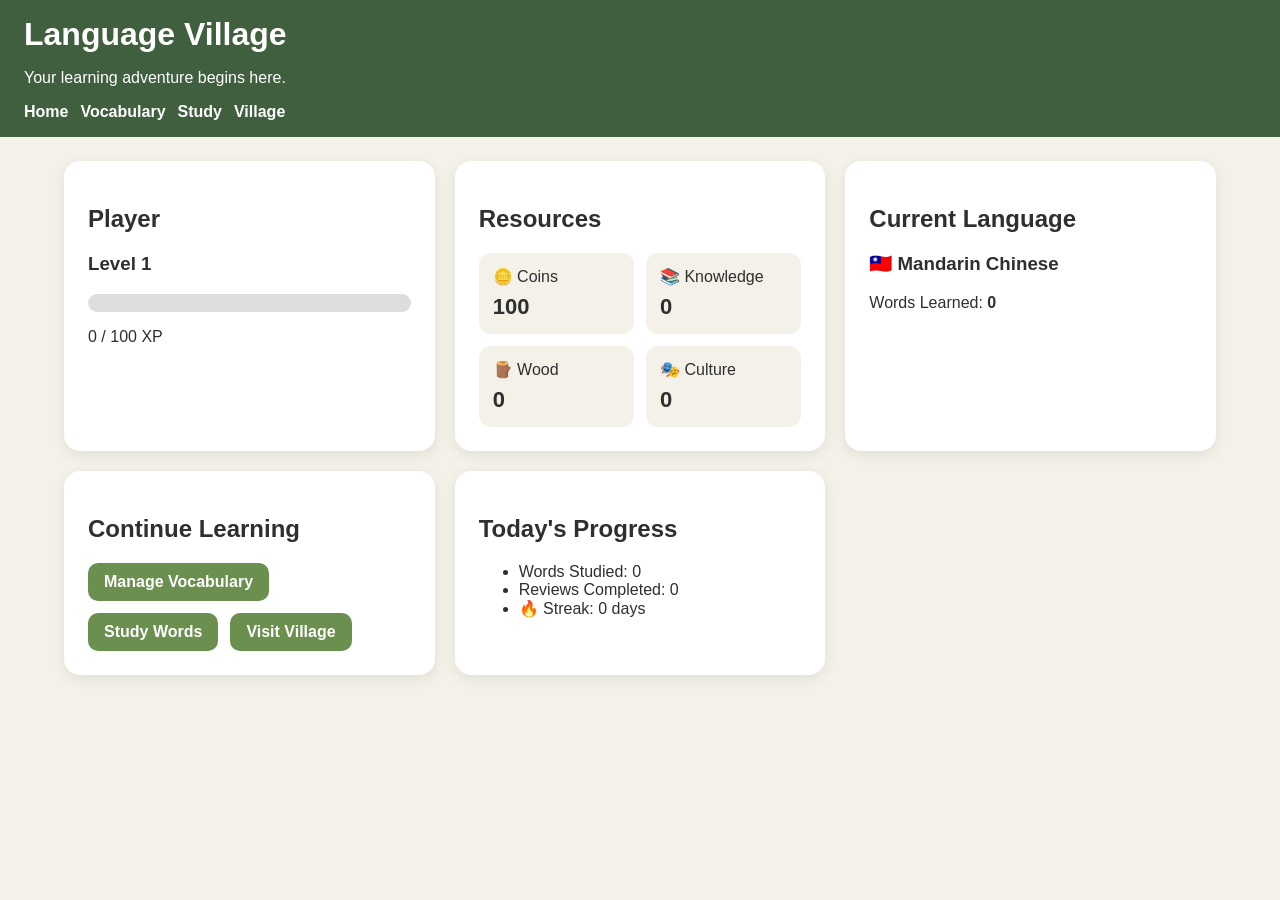
==== index.html @ a3944b14 "first phase of Language Town" ====
<!doctype html>
<html lang="en">
  <head>
    <meta charset="UTF-8" />
    <meta name="viewport" content="width=device-width, initial-scale=1.0" />

    <title>Language Village</title>

    <link rel="stylesheet" href="css/styles.css" />
  </head>

  <body>
    <header class="top-bar">
      <div>
        <h1>Language Village</h1>

        <p>Your learning adventure begins here.</p>
      </div>

      <nav>
        <a href="index.html">Home</a>
        <a href="vocab.html">Vocabulary</a>
        <a href="study.html">Study</a>
        <a href="village.html">Village</a>
      </nav>
    </header>

    <main class="dashboard">
      <!-- PLAYER CARD -->

      <section class="card player-card">
        <h2>Player</h2>

        <div class="level-box">
          <h3>
            Level
            <span id="player-level">1</span>
          </h3>

          <div class="xp-bar">
            <div class="xp-fill" id="xp-fill"></div>
          </div>

          <p>
            <span id="xp-count">0</span>
            / 100 XP
          </p>
        </div>
      </section>

      <!-- RESOURCE CARD -->

      <section class="card">
        <h2>Resources</h2>

        <div class="resources">
          <div>
            🪙 Coins
            <strong id="coins">100</strong>
          </div>

          <div>
            📚 Knowledge
            <strong id="knowledge">0</strong>
          </div>

          <div>
            🪵 Wood
            <strong id="wood">0</strong>
          </div>

          <div>
            🎭 Culture
            <strong id="culture">0</strong>
          </div>
        </div>
      </section>

      <!-- LANGUAGE CARD -->

      <section class="card">
        <h2>Current Language</h2>

        <h3>🇹🇼 Mandarin Chinese</h3>

        <p>
          Words Learned:
          <strong id="words-learned"> 0 </strong>
        </p>
      </section>

      <!-- ACTIONS CARD -->

      <section class="card">
        <h2>Continue Learning</h2>

        <div class="button-row">
          <a class="button" href="vocab.html"> Manage Vocabulary </a>

          <a class="button" href="study.html"> Study Words </a>

          <a class="button" href="village.html"> Visit Village </a>
        </div>
      </section>

      <!-- DAILY CARD -->

      <section class="card">
        <h2>Today's Progress</h2>

        <ul>
          <li>
            Words Studied:
            <span id="studied-today"> 0 </span>
          </li>

          <li>
            Reviews Completed:
            <span id="reviews"> 0 </span>
          </li>

          <li>
            🔥 Streak:
            <span id="streak"> 0 </span>
            days
          </li>
        </ul>
      </section>
    </main>

    <script src="js/state.js"></script>
  </body>
</html>
---- css/styles.css ----
* {
  box-sizing: border-box;
}

body {
  margin: 0;
  font-family: Arial, sans-serif;
  background: #f4f1e8;
  color: #2f2f2f;
}

.top-bar {
  background: #3f5f3f;
  color: white;
  padding: 16px 24px;
}

.top-bar h1 {
  margin: 0 0 10px;
}

nav {
  display: flex;
  gap: 12px;
  flex-wrap: wrap;
}

nav a {
  color: white;
  text-decoration: none;
  font-weight: bold;
}

.page {
  padding: 24px;
  max-width: 1100px;
  margin: 0 auto;
}

.hero-card,
.card {
  background: white;
  padding: 24px;
  border-radius: 16px;
  box-shadow: 0 4px 14px rgba(0, 0, 0, 0.08);
}

.button-row {
  display: flex;
  gap: 12px;
  flex-wrap: wrap;
  margin-top: 20px;
}

.button,
button {
  background: #6b8f4e;
  color: white;
  border: none;
  padding: 10px 16px;
  border-radius: 10px;
  text-decoration: none;
  cursor: pointer;
  font-weight: bold;
}

button:hover,
.button:hover {
  background: #58783f;
}
.dashboard {
  padding: 24px;
  display: grid;

  grid-template-columns: repeat(auto-fit, minmax(280px, 1fr));

  gap: 20px;

  max-width: 1200px;
  margin: auto;
}

.resources {
  display: grid;
  grid-template-columns: repeat(2, 1fr);
  gap: 12px;
}

.resources div {
  background: #f4f1e8;

  padding: 14px;

  border-radius: 12px;
}

.resources strong {
  display: block;

  margin-top: 8px;

  font-size: 22px;
}

.xp-bar {
  height: 18px;

  background: #ddd;

  border-radius: 20px;

  overflow: hidden;
}

.xp-fill {
  height: 100%;

  width: 0%;

  background: #6b8f4e;
}
.vocab-form {
  display: grid;
  gap: 12px;
}

.vocab-form input,
.vocab-form textarea {
  width: 100%;
  padding: 10px;
  border: 1px solid #ccc;
  border-radius: 10px;
  font: inherit;
}

.vocab-form textarea {
  min-height: 80px;
  resize: vertical;
}

.table-wrapper {
  overflow-x: auto;
}

table {
  width: 100%;
  border-collapse: collapse;
  margin-top: 12px;
}

th,
td {
  border-bottom: 1px solid #ddd;
  padding: 10px;
  text-align: left;
}

th {
  background: #f4f1e8;
}
.study-card {
  max-width: 700px;
  margin: 0 auto;
  text-align: center;
}

.study-card h2 {
  font-size: 42px;
  margin-bottom: 8px;
}

.hidden {
  display: none;
}

.example-box {
  background: #f4f1e8;
  padding: 16px;
  border-radius: 12px;
  margin: 16px 0;
}
td[contenteditable="true"] {
  cursor: text;
}

td[contenteditable="true"]:focus {
  outline: 2px solid #6b8f4e;
  background: #f9fff4;
}
.village-hud {
  display: flex;
  gap: 18px;
  flex-wrap: wrap;
  margin-bottom: 20px;
}

.village-map {
  display: grid;
  grid-template-columns: repeat(16, 44px);
  grid-template-rows: repeat(12, 44px);
  gap: 4px;

  background: #8fbf6a;
  padding: 12px;
  border-radius: 16px;
  width: max-content;
  max-width: 100%;
  overflow: auto;
  margin: 0 auto;
}

.map-tile {
  background: #9ccc73;
  border-radius: 5px;
}

.building {
  border: 2px solid #4c6338;
  border-radius: 8px;
  background: #d9b36c;

  cursor: pointer;
  font-weight: bold;

  display: flex;
  align-items: center;
  justify-content: center;

  text-align: center;

  padding: 3px;

  font-size: 11px;

  overflow: hidden;
}

.building:hover {
  background: #e8c982;
  transform: scale(1.03);
}

.modal {
  position: fixed;
  inset: 0;
  background: rgba(0, 0, 0, 0.45);

  display: flex;
  align-items: center;
  justify-content: center;
  padding: 20px;
}

.modal.hidden {
  display: none;
}

.modal-content {
  background: white;
  padding: 24px;
  border-radius: 16px;
  width: min(420px, 100%);
  position: relative;
}

.close-button {
  position: absolute;
  right: 16px;
  top: 16px;
}
.build-controls {
  margin-bottom: 20px;
}

.map-tile {
  background: #9ccc73;
  border-radius: 5px;
  border: none;
  cursor: pointer;
}

.map-tile:hover {
  background: #b7dc8d;
}

.map-tile.build-mode-active {
  outline: 2px dashed rgba(255, 255, 255, 0.8);
}

.placed-item {
  border: 2px solid #4c6338;
  border-radius: 8px;
  background: #c9df9c;

  display: flex;
  align-items: center;
  justify-content: center;

  font-size: 20px;
  cursor: pointer;
}

.placed-tree {
  background: #7fb069;
}

.placed-house {
  background: #d9b36c;
}

.placed-garden {
  background: #a7c957;
}

.placed-path {
  background: #b08968;
}
.placed-item {
  z-index: 2;
}

.placed-house {
  cursor: pointer;
}
.modal {
  z-index: 1000;
}

.modal-content {
  z-index: 1001;
}

.building,
.placed-item {
  position: relative;
  z-index: 1;
}
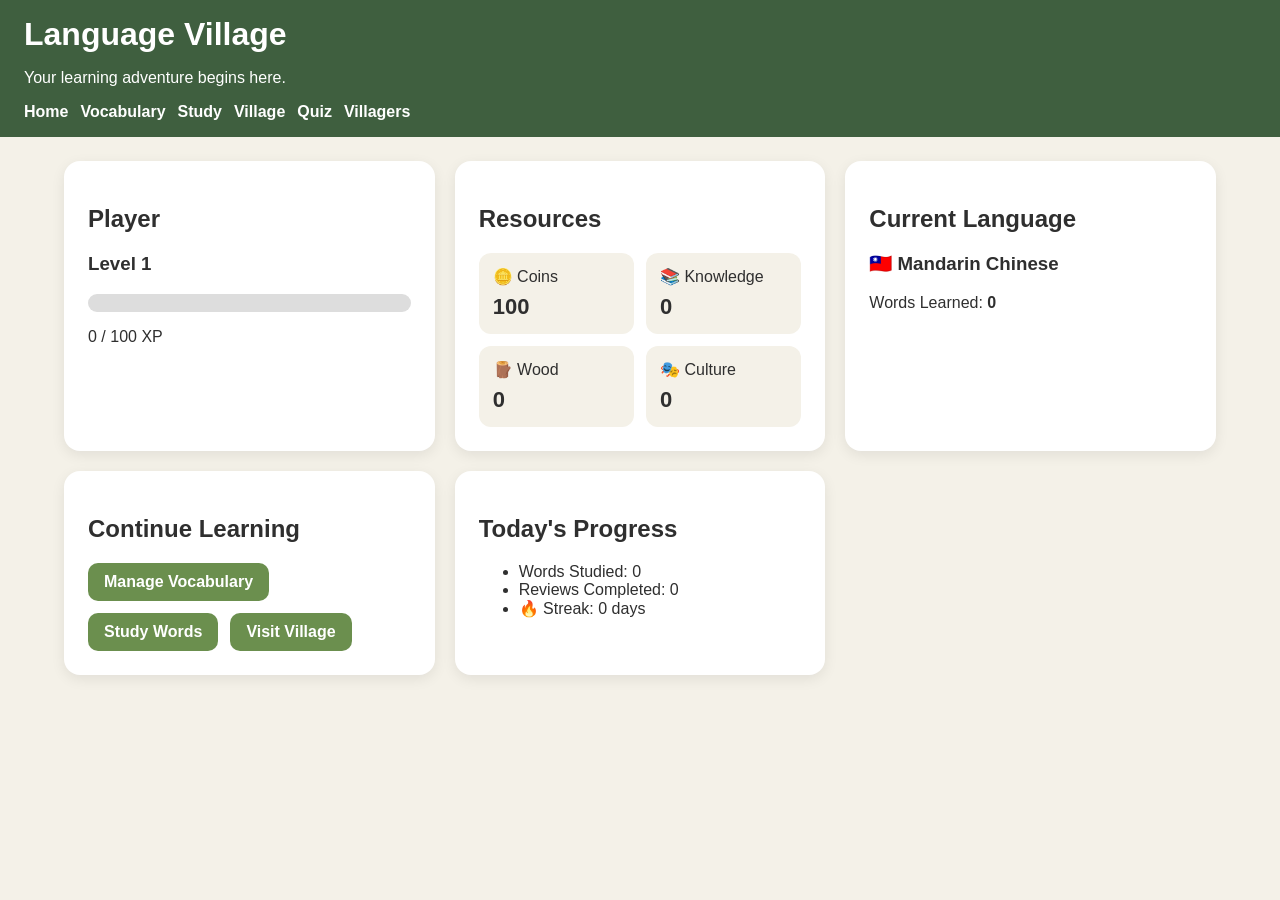
==== commit ab6ad92c: "added villagers, added test feature, improved village" ====
--- a/index.html
+++ b/index.html
@@ -22,6 +22,8 @@
         <a href="vocab.html">Vocabulary</a>
         <a href="study.html">Study</a>
         <a href="village.html">Village</a>
+        <a href="quiz.html">Quiz</a>
+        <a href="villagers.html">Villagers</a>
       </nav>
     </header>
 
--- a/css/styles.css
+++ b/css/styles.css
@@ -335,3 +335,202 @@
   position: relative;
   z-index: 1;
 }
+.town-title {
+  display: flex;
+  align-items: center;
+  justify-content: center;
+
+  gap: 8px;
+
+  margin: 20px 0;
+}
+
+.town-title h2 {
+  margin: 0;
+  font-size: 32px;
+}
+
+.edit-town-button {
+  border: none;
+  background: transparent;
+
+  font-size: 18px;
+
+  cursor: pointer;
+}
+
+.edit-town-button:hover {
+  transform: scale(1.15);
+}
+
+.town-name-card input {
+  padding: 10px;
+  border: 1px solid #ccc;
+  border-radius: 10px;
+  font: inherit;
+  min-width: 240px;
+}
+.map-wrapper {
+  position: relative;
+  width: max-content;
+  max-width: 100%;
+  margin: 0 auto;
+}
+
+.hammer-button {
+  position: absolute;
+  top: -16px;
+  right: -16px;
+
+  width: 42px;
+  height: 42px;
+
+  border-radius: 50%;
+  border: 2px solid #4c6338;
+
+  background: #fff8dc;
+  color: #2f2f2f;
+
+  font-size: 22px;
+  cursor: pointer;
+
+  z-index: 20;
+
+  display: flex;
+  align-items: center;
+  justify-content: center;
+}
+
+.hammer-button:hover {
+  transform: scale(1.08);
+  background: #f4e8a4;
+}
+
+.hammer-button.active {
+  background: #6b8f4e;
+  color: white;
+}
+
+.build-mode-message {
+  text-align: center;
+  margin-top: 12px;
+}
+.placed-well {
+  background: #9ecae1;
+}
+
+.placed-farm {
+  background: #d4a373;
+}
+
+.placed-shrine {
+  background: #f2cc8f;
+}
+
+.placed-bench {
+  background: #c19a6b;
+}
+#quiz-setup label {
+  display: grid;
+  gap: 6px;
+  margin-bottom: 14px;
+}
+
+#quiz-setup input,
+#quiz-setup select {
+  padding: 10px;
+  border: 1px solid #ccc;
+  border-radius: 10px;
+  font: inherit;
+}
+
+.answer-options {
+  display: grid;
+  gap: 12px;
+  margin-top: 20px;
+}
+
+.answer-options button {
+  width: 100%;
+  text-align: left;
+  background: #f4f1e8;
+  color: #2f2f2f;
+  border: 2px solid transparent;
+}
+
+.answer-options button:hover {
+  border-color: #6b8f4e;
+  background: #fff;
+}
+
+.answer-options button.correct-answer {
+  background: #d8f3dc;
+  border-color: #40916c;
+}
+
+.answer-options button.wrong-answer {
+  background: #ffd6d6;
+  border-color: #c1121f;
+}
+#quiz-question {
+  font-size: 42px;
+  text-align: center;
+  margin: 30px 0;
+}
+
+.answer-options button {
+  font-size: 22px;
+  padding: 18px;
+}
+
+#quiz-feedback {
+  font-size: 22px;
+  text-align: center;
+  font-weight: bold;
+}
+
+.answer-details {
+  margin-top: 25px;
+  text-align: center;
+
+  background: #f4f1e8;
+  border-radius: 16px;
+
+  padding: 20px;
+}
+
+.answer-details h2 {
+  font-size: 40px;
+  margin-bottom: 5px;
+}
+
+.answer-details p {
+  font-size: 22px;
+  margin: 6px;
+}
+.villager-list {
+  display: grid;
+  grid-template-columns: repeat(auto-fit, minmax(260px, 1fr));
+  gap: 20px;
+  margin-top: 20px;
+}
+
+.villager-card {
+  background: #f4f1e8;
+  border-radius: 16px;
+  padding: 18px;
+  border: 2px solid #d7c8a8;
+}
+
+.villager-card h3 {
+  margin-top: 0;
+}
+
+.villager-dialogue {
+  font-style: italic;
+  margin-top: 14px;
+}
+
+.locked-villager {
+  opacity: 0.65;
+}
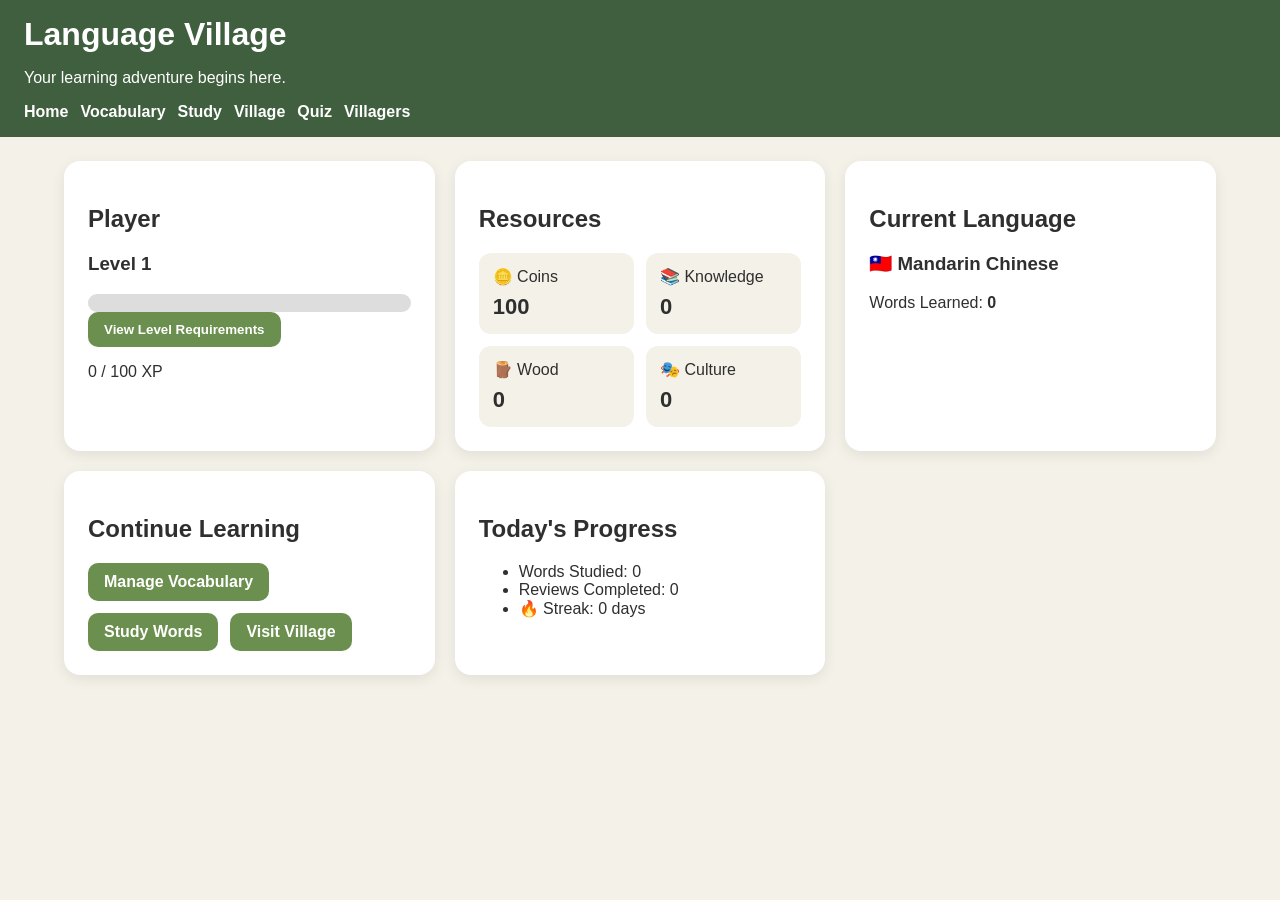
==== commit fef86792: "added level up requirements, map improvements, and fixed vocab upload bug" ====
--- a/index.html
+++ b/index.html
@@ -42,7 +42,7 @@
           <div class="xp-bar">
             <div class="xp-fill" id="xp-fill"></div>
           </div>
-
+          <button id="open-level-modal-btn">View Level Requirements</button>
           <p>
             <span id="xp-count">0</span>
             / 100 XP
@@ -129,7 +129,25 @@
         </ul>
       </section>
     </main>
+    <div class="modal hidden" id="level-modal">
+      <div class="modal-content level-modal-content">
+        <button class="close-button" id="close-level-modal-btn">X</button>
 
+        <h2 id="level-modal-title">Level Requirements</h2>
+
+        <div id="level-requirements-list"></div>
+
+        <hr />
+
+        <h3>Unlocks</h3>
+        <div id="level-unlocks-list"></div>
+
+        <button id="level-up-btn" class="hidden">Level Up</button>
+
+        <p id="level-modal-message"></p>
+      </div>
+    </div>
     <script src="js/state.js"></script>
+    <script src="js/levels.js"></script>
   </body>
 </html>
--- a/css/styles.css
+++ b/css/styles.css
@@ -196,8 +196,8 @@
 
 .village-map {
   display: grid;
-  grid-template-columns: repeat(16, 44px);
-  grid-template-rows: repeat(12, 44px);
+  grid-template-columns: repeat(30, 30px);
+  grid-template-rows: repeat(20, 30px);
   gap: 4px;
 
   background: #8fbf6a;
@@ -534,3 +534,95 @@
 .locked-villager {
   opacity: 0.65;
 }
+.study-settings {
+  max-width: 700px;
+  margin: 0 auto 20px;
+}
+
+.study-settings label {
+  display: grid;
+  gap: 6px;
+  margin-bottom: 12px;
+}
+
+.study-settings select {
+  padding: 10px;
+  border: 1px solid #ccc;
+  border-radius: 10px;
+  font: inherit;
+}
+
+#study-mastery {
+  font-size: 20px;
+  font-weight: bold;
+}
+.moving-building {
+  outline: 3px dashed white;
+  opacity: 0.75;
+}
+.village-layout {
+  display: flex;
+  justify-content: center;
+  align-items: flex-start;
+  gap: 20px;
+}
+
+.builder-menu {
+  width: 220px;
+  background: white;
+  border-radius: 16px;
+  padding: 16px;
+  box-shadow: 0 4px 14px rgba(0, 0, 0, 0.08);
+}
+
+.builder-menu.hidden {
+  display: none;
+}
+
+.builder-menu button,
+.build-options button {
+  width: 100%;
+  margin-bottom: 8px;
+}
+
+.build-options {
+  margin-top: 12px;
+}
+
+.build-options.hidden {
+  display: none;
+}
+
+.builder-action-active {
+  outline: 3px solid #6b8f4e;
+}
+.locked-map-tile {
+  background: #777;
+  opacity: 0.55;
+  cursor: not-allowed;
+}
+
+.locked-map-tile:hover {
+  background: #777;
+}
+.level-modal-content {
+  max-width: 520px;
+}
+
+.requirement-row {
+  display: flex;
+  justify-content: space-between;
+  gap: 12px;
+  padding: 8px 0;
+  border-bottom: 1px solid #ddd;
+}
+
+.requirement-complete {
+  color: #2d6a4f;
+  font-weight: bold;
+}
+
+.requirement-incomplete {
+  color: #9d0208;
+  font-weight: bold;
+}
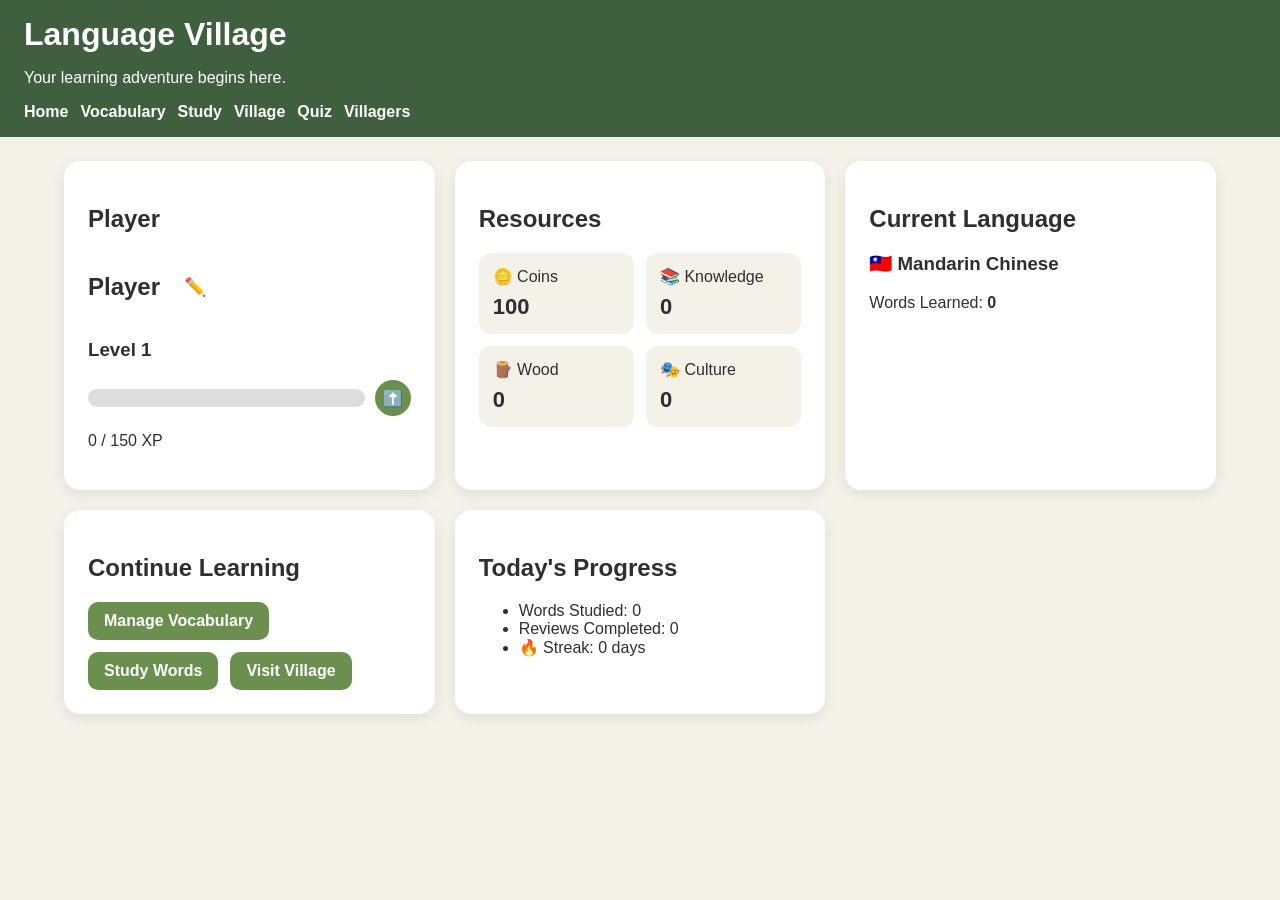
==== commit 88dec54c: "several functionality and level up updates" ====
--- a/index.html
+++ b/index.html
@@ -32,21 +32,32 @@
 
       <section class="card player-card">
         <h2>Player</h2>
+        <div class="player-title">
+          <h2 id="player-name-display">Player</h2>
 
+          <button id="edit-player-name-btn" class="edit-town-button">✏️</button>
+        </div>
         <div class="level-box">
           <h3>
             Level
             <span id="player-level">1</span>
           </h3>
 
-          <div class="xp-bar">
-            <div class="xp-fill" id="xp-fill"></div>
+          <div class="xp-row">
+            <div class="xp-bar">
+              <div id="xp-fill"></div>
+            </div>
+
+            <button
+              id="open-level-modal-btn"
+              class="level-arrow-btn"
+              title="View Level Requirements"
+            >
+              ⬆️
+            </button>
           </div>
-          <button id="open-level-modal-btn">View Level Requirements</button>
-          <p>
-            <span id="xp-count">0</span>
-            / 100 XP
-          </p>
+
+          <p id="xp-count">0 / 100 XP</p>
         </div>
       </section>
 
@@ -147,6 +158,17 @@
         <p id="level-modal-message"></p>
       </div>
     </div>
+    <div class="modal hidden" id="player-name-modal">
+      <div class="modal-content">
+        <button class="close-button" id="close-player-name-modal">X</button>
+
+        <h2>Rename Player</h2>
+
+        <input id="player-name-input" placeholder="Player name" />
+
+        <button id="save-player-name-btn">Save</button>
+      </div>
+    </div>
     <script src="js/state.js"></script>
     <script src="js/levels.js"></script>
   </body>
--- a/css/styles.css
+++ b/css/styles.css
@@ -626,3 +626,57 @@
   color: #9d0208;
   font-weight: bold;
 }
+.xp-row {
+  display: flex;
+  align-items: center;
+  gap: 10px;
+}
+
+.xp-row .xp-bar {
+  flex: 1;
+}
+
+.level-arrow-btn {
+  width: 36px;
+  height: 36px;
+
+  border-radius: 50%;
+  border: none;
+
+  display: flex;
+  align-items: center;
+  justify-content: center;
+
+  background: #6b8f4e;
+  cursor: pointer;
+
+  font-size: 16px;
+  padding: 0;
+}
+
+.level-arrow-btn:hover {
+  transform: translateY(-2px);
+}
+.player-title {
+  display: flex;
+  align-items: center;
+  gap: 8px;
+}
+.locked-build-option {
+  opacity: 0.45;
+  filter: grayscale(1);
+}
+.farm-slot-row {
+  margin-bottom: 12px;
+}
+
+.farm-slot-row label {
+  display: grid;
+  gap: 6px;
+}
+
+.farm-slot-row select {
+  padding: 10px;
+  border-radius: 10px;
+  border: 1px solid #ccc;
+}
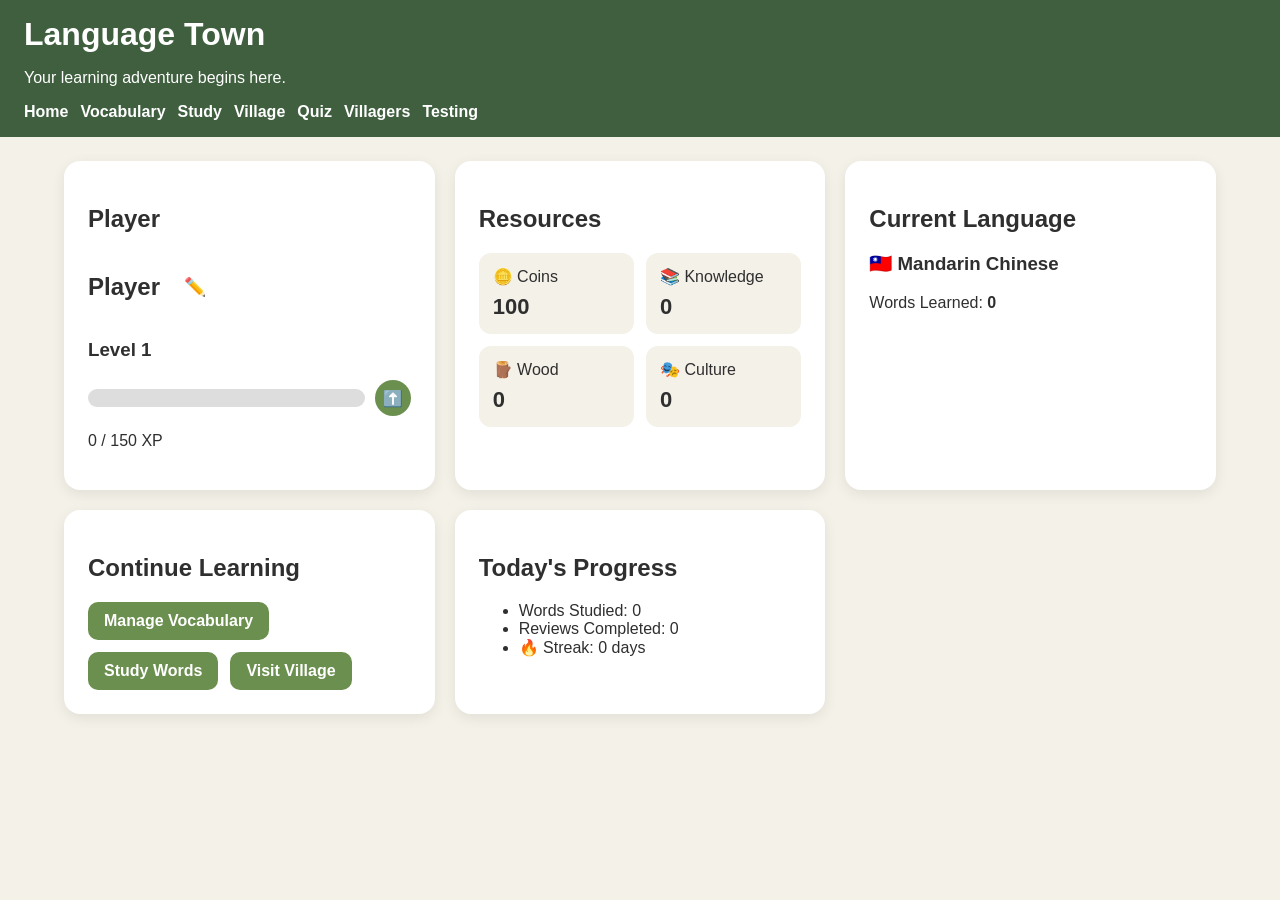
==== commit f264ae97: "Add testing tools and tone practice" ====
--- a/index.html
+++ b/index.html
@@ -4,7 +4,7 @@
     <meta charset="UTF-8" />
     <meta name="viewport" content="width=device-width, initial-scale=1.0" />
 
-    <title>Language Village</title>
+    <title>Language Town</title>
 
     <link rel="stylesheet" href="css/styles.css" />
   </head>
@@ -12,7 +12,7 @@
   <body>
     <header class="top-bar">
       <div>
-        <h1>Language Village</h1>
+        <h1>Language Town</h1>
 
         <p>Your learning adventure begins here.</p>
       </div>
@@ -24,6 +24,7 @@
         <a href="village.html">Village</a>
         <a href="quiz.html">Quiz</a>
         <a href="villagers.html">Villagers</a>
+              <a href="testing.html">Testing</a>
       </nav>
     </header>
 
--- a/css/styles.css
+++ b/css/styles.css
@@ -680,3 +680,101 @@
   border-radius: 10px;
   border: 1px solid #ccc;
 }
+.level-arrow-btn.level-ready {
+  background: #f4c542;
+  box-shadow: 0 0 12px rgba(244, 197, 66, 0.9);
+  animation: levelReadyPulse 1.3s infinite;
+}
+
+@keyframes levelReadyPulse {
+  0% {
+    transform: scale(1);
+  }
+
+  50% {
+    transform: scale(1.12);
+  }
+
+  100% {
+    transform: scale(1);
+  }
+}
+.heart-row {
+  font-size: 24px;
+  letter-spacing: 2px;
+}
+
+.relationship-bar {
+  width: 100%;
+  height: 12px;
+  background: #ddd;
+  border-radius: 999px;
+  overflow: hidden;
+  margin: 8px 0 14px;
+}
+
+.relationship-fill {
+  height: 100%;
+  background: #d9487f;
+  width: 0%;
+}
+
+.talk-villager-btn {
+  margin-top: 10px;
+}
+
+.testing-page {
+  display: grid;
+  gap: 20px;
+}
+
+.testing-panel label {
+  display: grid;
+  gap: 6px;
+  margin-bottom: 12px;
+}
+
+.testing-panel input,
+.testing-panel select {
+  padding: 10px;
+  border: 1px solid #ccc;
+  border-radius: 10px;
+  font: inherit;
+}
+
+.testing-summary,
+.testing-resource-grid {
+  display: grid;
+  grid-template-columns: repeat(auto-fit, minmax(180px, 1fr));
+  gap: 12px;
+}
+
+.testing-summary div {
+  background: #f4f1e8;
+  border-radius: 12px;
+  padding: 12px;
+}
+
+.testing-summary span {
+  display: block;
+  font-size: 13px;
+  color: #5f5f5f;
+  margin-bottom: 6px;
+}
+
+.testing-summary strong {
+  font-size: 20px;
+}
+
+.helper-text {
+  color: #5f5f5f;
+  line-height: 1.45;
+}
+
+.danger-zone button {
+  background: #9d0208;
+}
+
+.danger-zone button:hover {
+  background: #7a0106;
+}
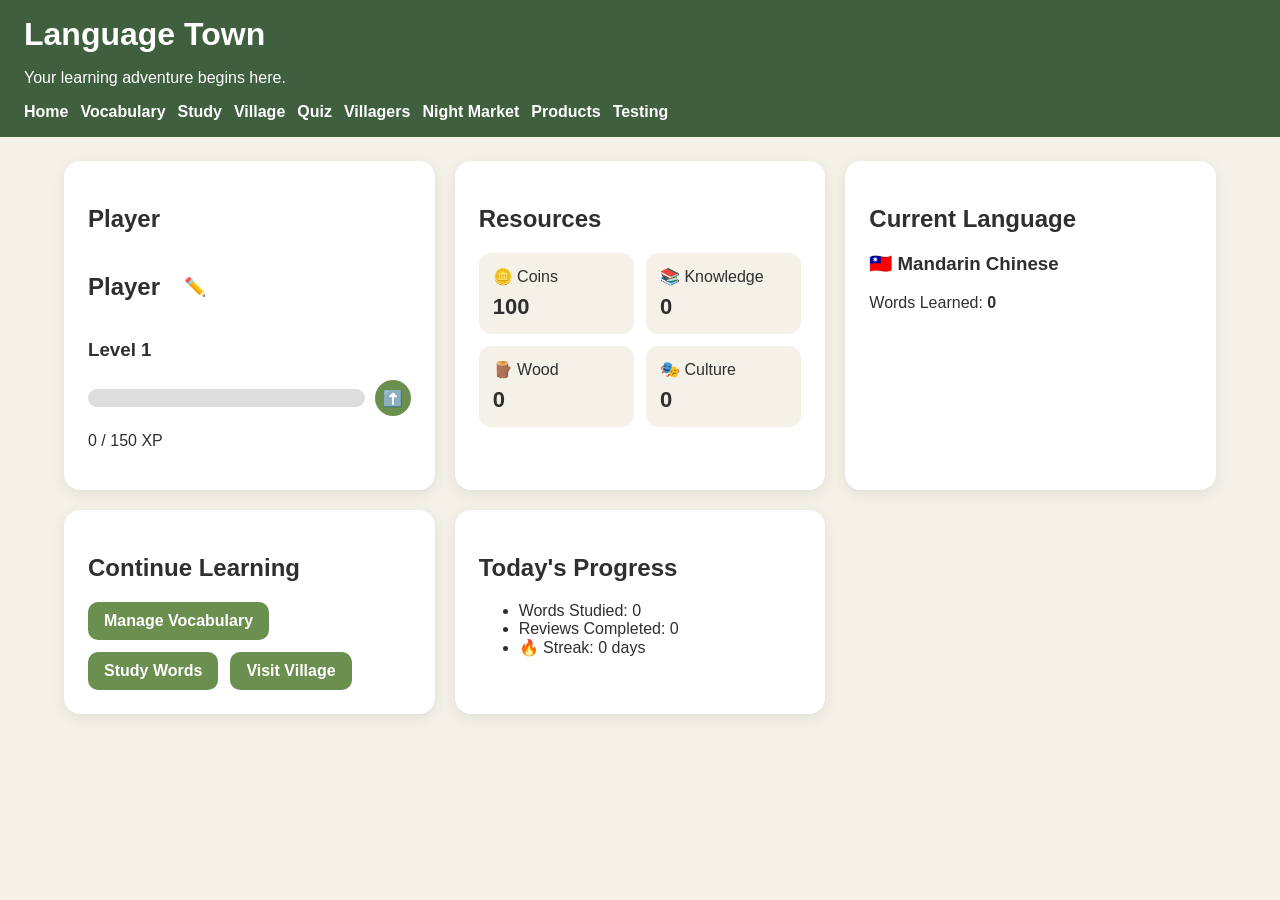
==== commit 226ac06a: "Update Language Town" ====
--- a/index.html
+++ b/index.html
@@ -24,7 +24,9 @@
         <a href="village.html">Village</a>
         <a href="quiz.html">Quiz</a>
         <a href="villagers.html">Villagers</a>
-              <a href="testing.html">Testing</a>
+              <a href="night-market.html">Night Market</a>
+        <a href="products.html">Products</a>
+        <a href="testing.html">Testing</a>
       </nav>
     </header>
 
--- a/css/styles.css
+++ b/css/styles.css
@@ -778,3 +778,69 @@
 .danger-zone button:hover {
   background: #7a0106;
 }
+
+.ocean-map-tile {
+  background: #6caed6;
+}
+
+.ocean-map-tile:hover {
+  background: #84c3e6;
+}
+
+.placed-ranch {
+  background: #deb887;
+}
+
+.placed-fishing-boat {
+  background: #f5f0d8;
+  border-color: #2d6f91;
+}
+
+.product-capacity-hud {
+  display: contents;
+}
+
+.market-sale-row,
+.farm-capacity-row {
+  display: flex;
+  justify-content: space-between;
+  align-items: center;
+  gap: 12px;
+  padding: 8px 0;
+  border-bottom: 1px solid #ddd;
+}
+
+.product-form {
+  display: grid;
+  gap: 12px;
+}
+
+.product-form input,
+.product-form select,
+.products-page select {
+  padding: 10px;
+  border: 1px solid #ccc;
+  border-radius: 10px;
+  font: inherit;
+}
+
+.checkbox-label {
+  display: flex;
+  align-items: center;
+  gap: 8px;
+}
+
+.product-form label,
+.products-page label {
+  display: grid;
+  gap: 6px;
+  margin-bottom: 12px;
+  font-weight: bold;
+}
+
+.product-form label input,
+.product-form label select,
+.products-page label input,
+.products-page label select {
+  font-weight: normal;
+}
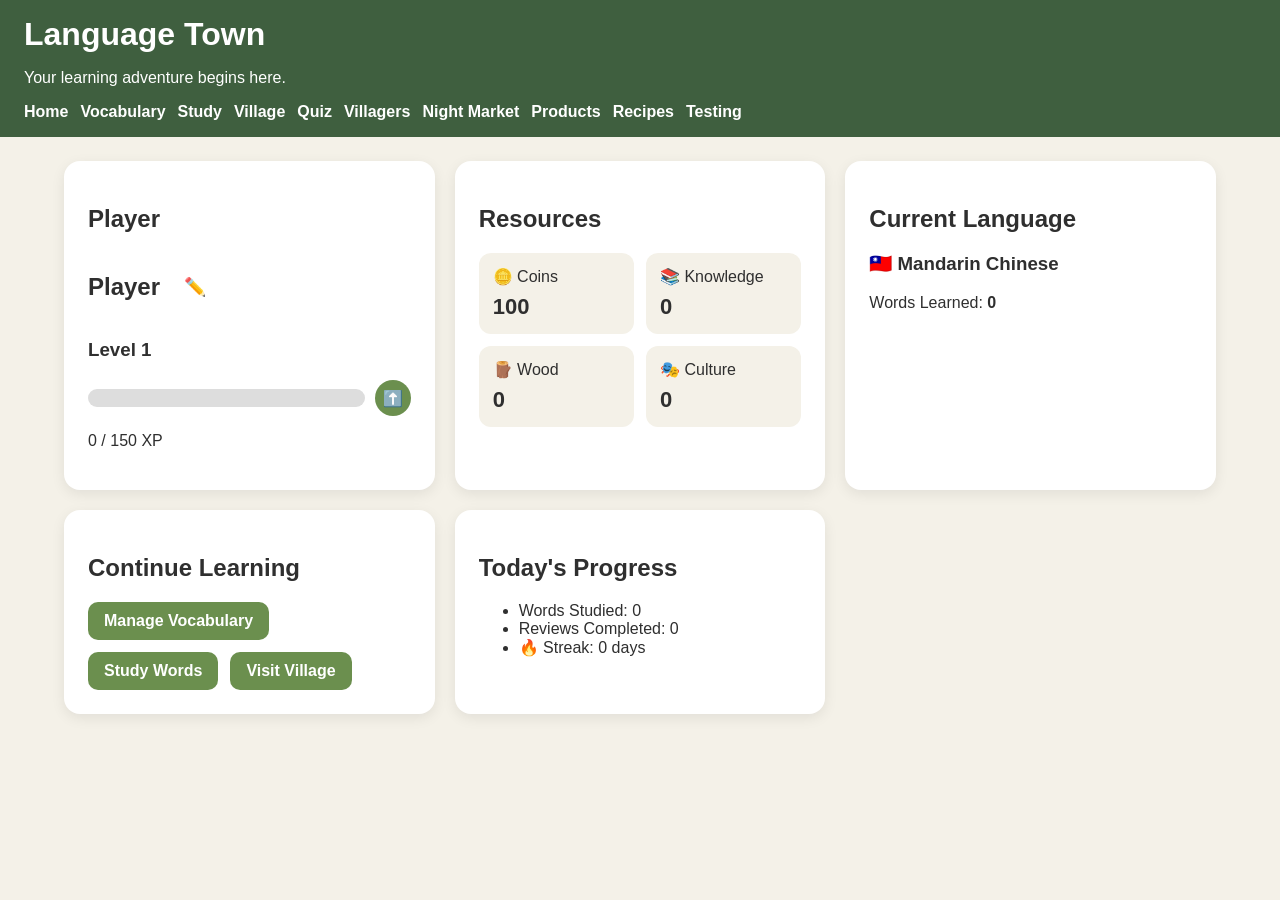
==== commit a42a38a0: "Update Language Town features and vocabulary" ====
--- a/index.html
+++ b/index.html
@@ -24,8 +24,9 @@
         <a href="village.html">Village</a>
         <a href="quiz.html">Quiz</a>
         <a href="villagers.html">Villagers</a>
-              <a href="night-market.html">Night Market</a>
+        <a href="night-market.html">Night Market</a>
         <a href="products.html">Products</a>
+        <a href="recipes.html">Recipes</a>
         <a href="testing.html">Testing</a>
       </nav>
     </header>
--- a/css/styles.css
+++ b/css/styles.css
@@ -796,6 +796,15 @@
   border-color: #2d6f91;
 }
 
+.placed-night-market {
+  background: #d96c75;
+  border-color: #7a2731;
+  color: #fff;
+  font-size: 12px;
+  padding: 6px;
+  text-align: center;
+}
+
 .product-capacity-hud {
   display: contents;
 }
@@ -844,3 +853,28 @@
 .products-page label select {
   font-weight: normal;
 }
+
+.recipe-ingredient-row {
+  display: grid;
+  grid-template-columns: minmax(140px, 1fr) 120px 90px auto;
+  gap: 8px;
+  align-items: center;
+  margin-bottom: 8px;
+}
+
+.recipe-card-grid {
+  display: grid;
+  grid-template-columns: repeat(auto-fit, minmax(260px, 1fr));
+  gap: 16px;
+}
+
+.recipe-card {
+  border: 1px solid #ddd;
+  border-radius: 8px;
+  padding: 16px;
+  background: #fffdf8;
+}
+
+.recipe-requirements p {
+  margin: 6px 0;
+}
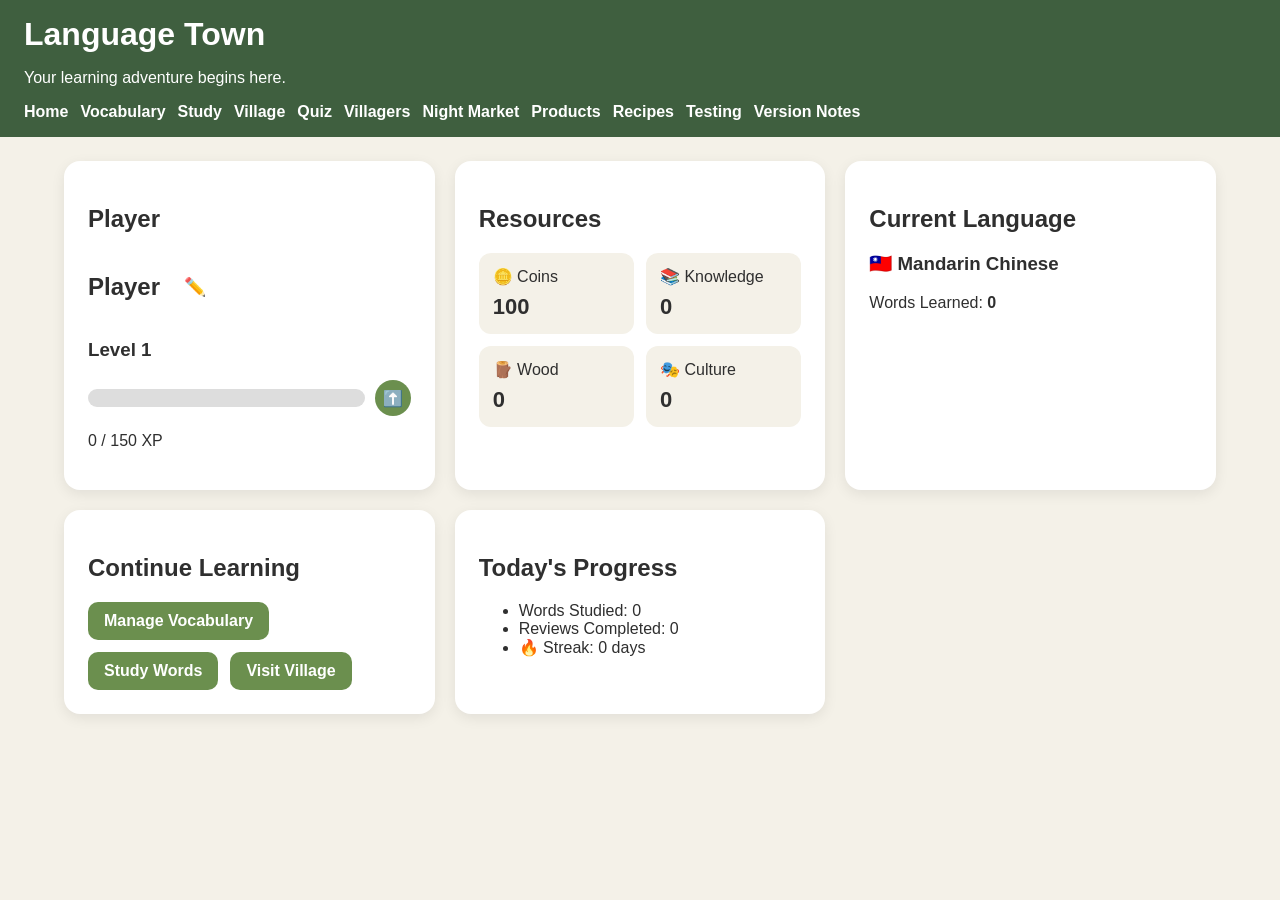
==== commit a82e15b3: "Add roadmap and version notes" ====
--- a/index.html
+++ b/index.html
@@ -28,6 +28,7 @@
         <a href="products.html">Products</a>
         <a href="recipes.html">Recipes</a>
         <a href="testing.html">Testing</a>
+        <a href="changelog.html">Version Notes</a>
       </nav>
     </header>
 
--- a/css/styles.css
+++ b/css/styles.css
@@ -246,9 +246,10 @@
   background: rgba(0, 0, 0, 0.45);
 
   display: flex;
-  align-items: center;
+  align-items: flex-start;
   justify-content: center;
   padding: 20px;
+  overflow-y: auto;
 }
 
 .modal.hidden {
@@ -261,6 +262,9 @@
   border-radius: 16px;
   width: min(420px, 100%);
   position: relative;
+  max-height: calc(100vh - 40px);
+  overflow-y: auto;
+  margin: auto 0;
 }
 
 .close-button {
